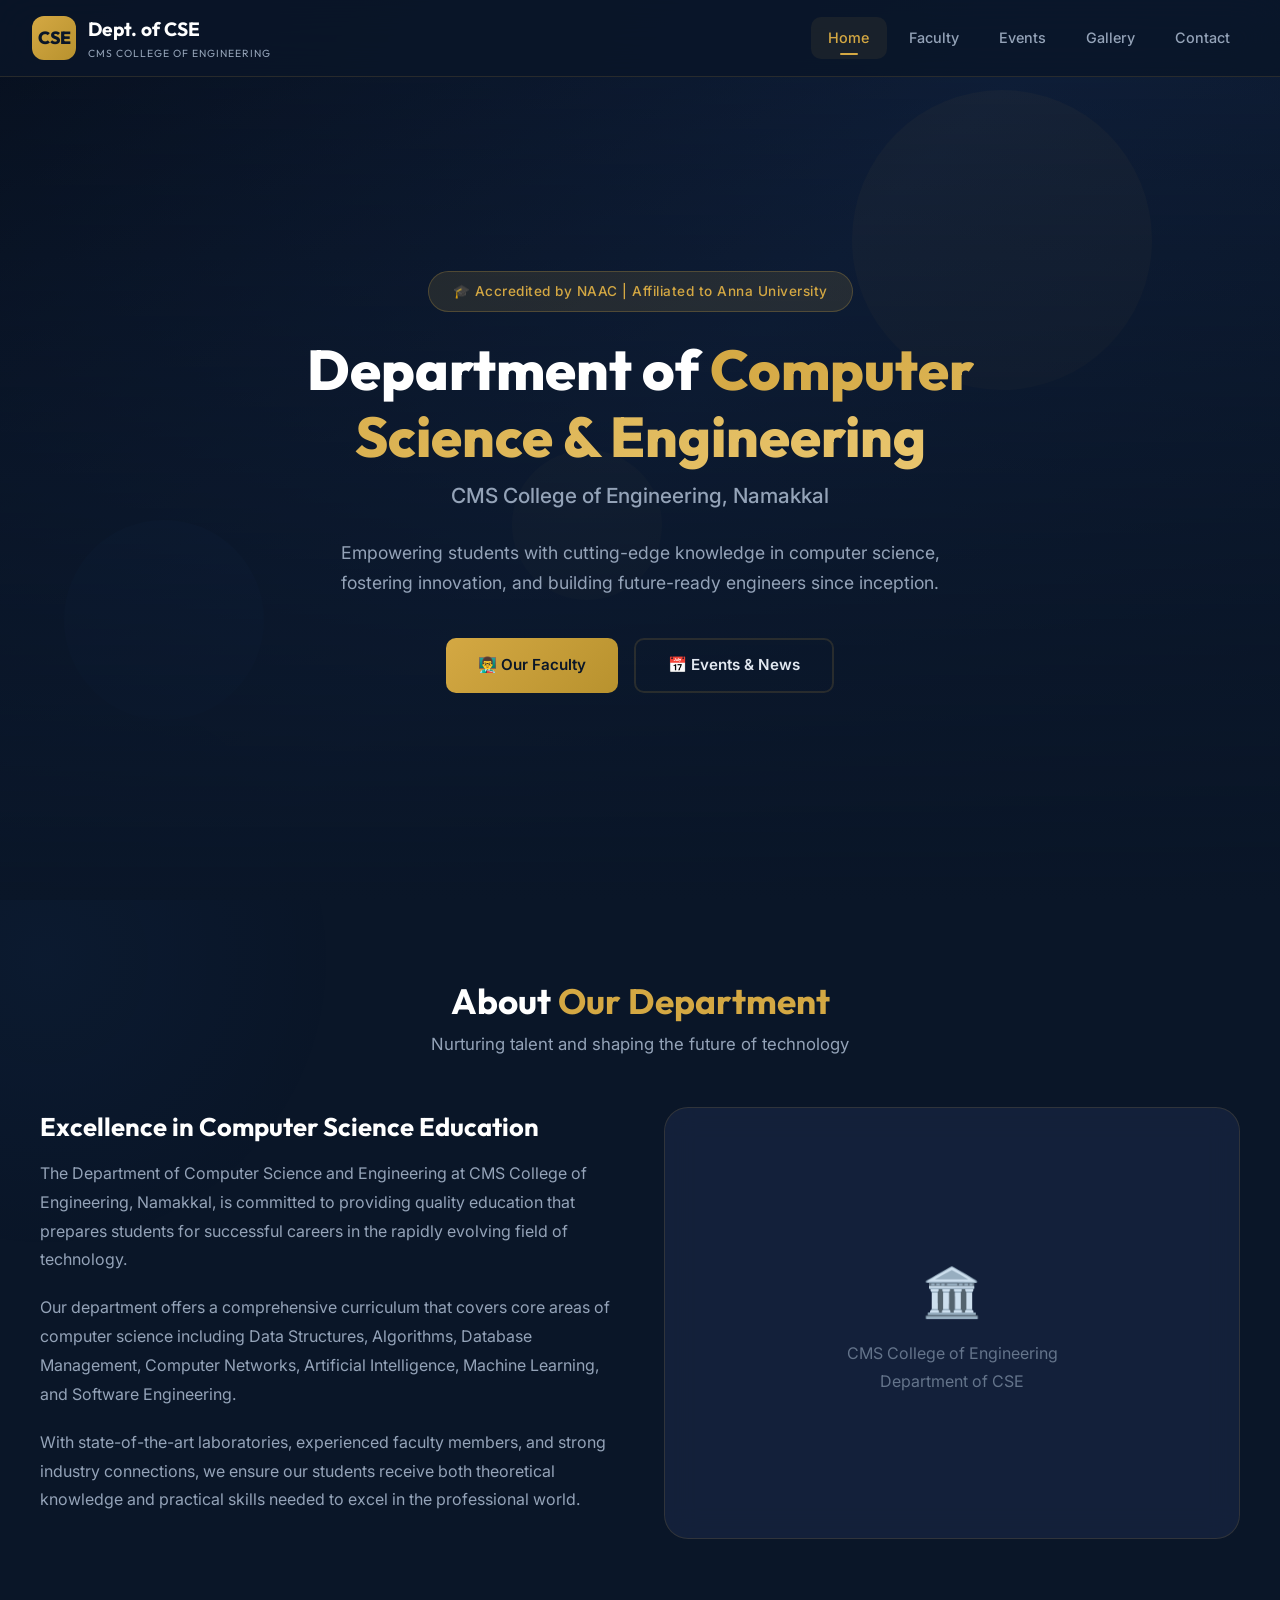
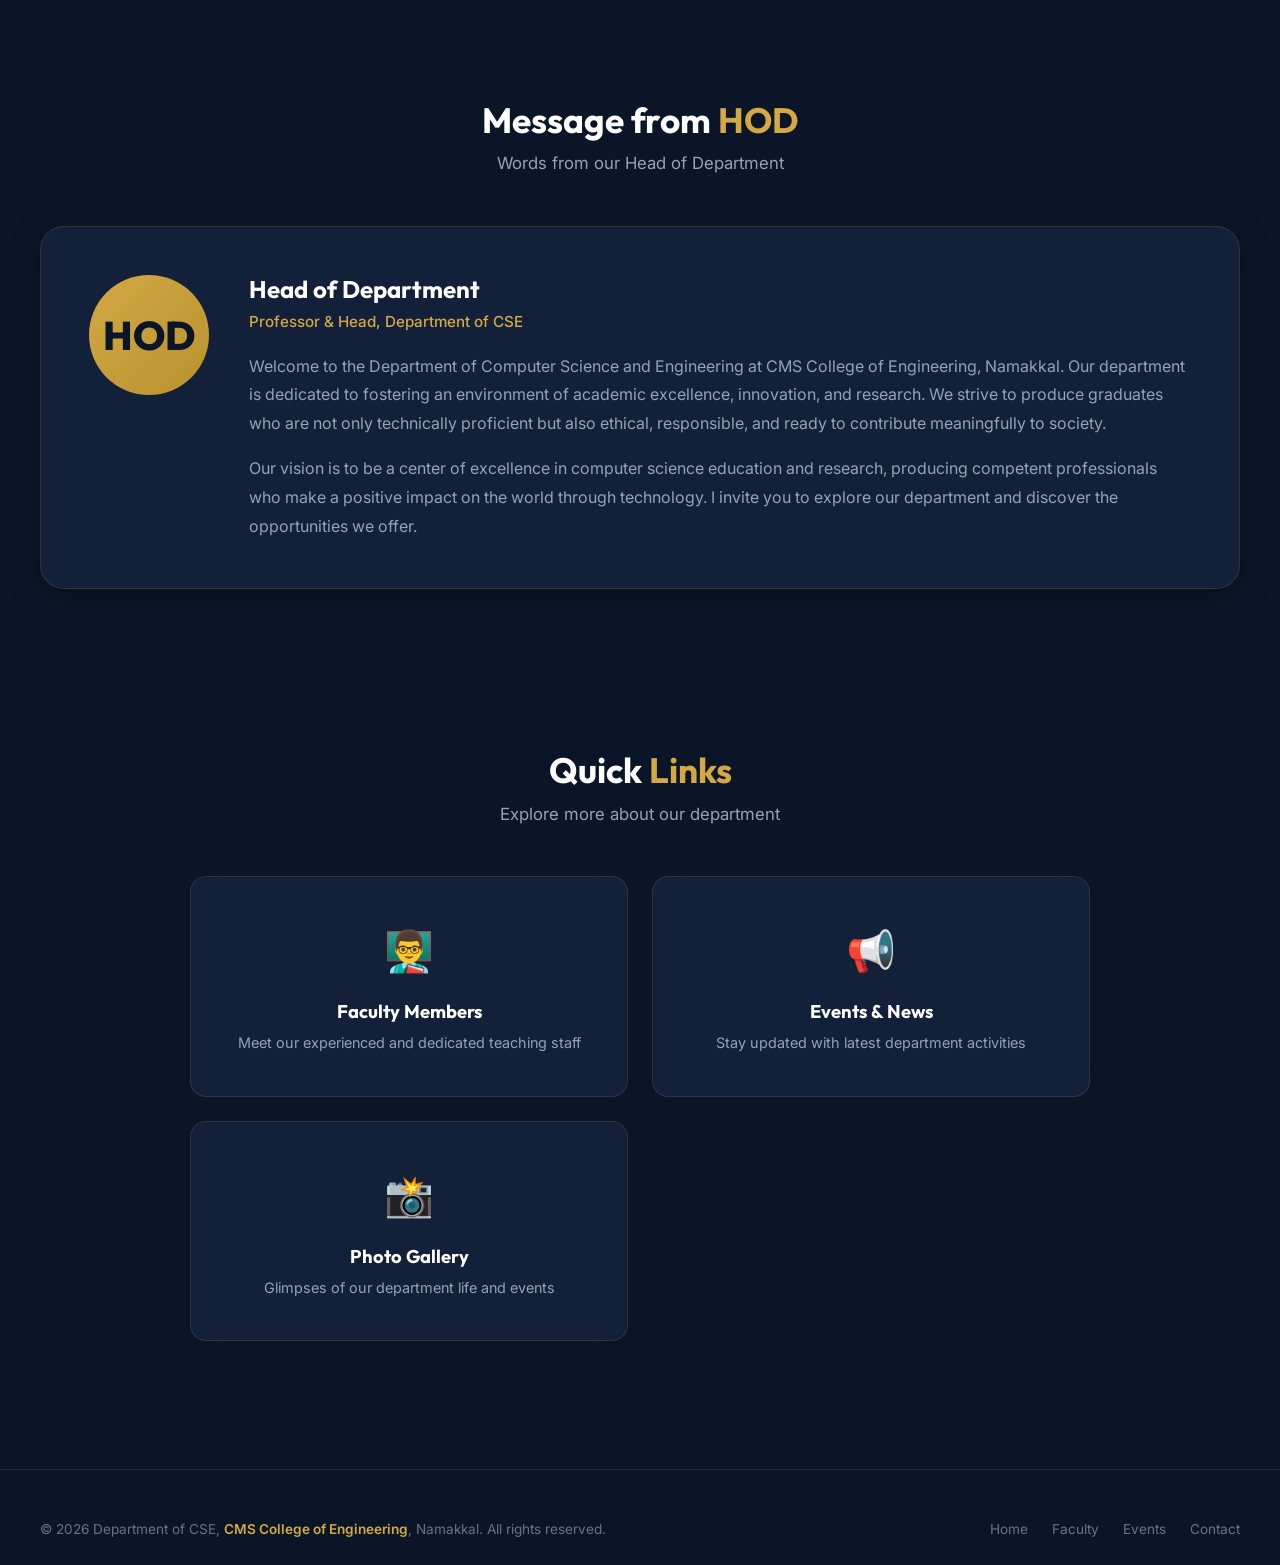
==== index.html @ 15ce83ad "Initial commit: CSE Department Website - CMS College of Engineering, Namakkal" ====
<!DOCTYPE html>
<html lang="en">
<head>
  <meta charset="UTF-8">
  <meta name="viewport" content="width=device-width, initial-scale=1.0">
  <title>Department of CSE – CMS College of Engineering, Namakkal</title>
  <meta name="description" content="Department of Computer Science and Engineering at CMS College of Engineering, Namakkal. Offering quality education, research and innovation in CSE.">
  <link rel="stylesheet" href="css/style.css">
</head>
<body>

  <!-- Navbar -->
  <nav class="navbar" id="navbar">
    <div class="nav-container">
      <a href="index.html" class="nav-logo">
        <div class="nav-logo-icon">CSE</div>
        <div class="nav-logo-text">
          Dept. of CSE
          <small>CMS College of Engineering</small>
        </div>
      </a>
      <div class="nav-links" id="navLinks">
        <a href="index.html" class="active">Home</a>
        <a href="faculty.html">Faculty</a>
        <a href="events.html">Events</a>
        <a href="gallery.html">Gallery</a>
        <a href="contact.html">Contact</a>

      </div>
      <button class="nav-toggle" id="navToggle" aria-label="Toggle menu">
        <span></span><span></span><span></span>
      </button>
    </div>
  </nav>

  <!-- Hero Section -->
  <section class="hero">
    <div class="hero-bg">
      <div class="floating-shape shape-1"></div>
      <div class="floating-shape shape-2"></div>
      <div class="floating-shape shape-3"></div>
    </div>
    <div class="hero-content">
      <div class="hero-badge">🎓 Accredited by NAAC | Affiliated to Anna University</div>
      <h1>Department of <span class="highlight">Computer Science &amp; Engineering</span></h1>
      <p class="college-name">CMS College of Engineering, Namakkal</p>
      <p>Empowering students with cutting-edge knowledge in computer science, fostering innovation, and building future-ready engineers since inception.</p>
      <div class="hero-buttons">
        <a href="faculty.html" class="btn btn-primary">👨‍🏫 Our Faculty</a>
        <a href="events.html" class="btn btn-outline">📅 Events &amp; News</a>
      </div>
    </div>
  </section>


  <!-- About Section -->
  <section class="section" id="about">
    <div class="section-container">
      <h2 class="section-title">About <span>Our Department</span></h2>
      <p class="section-subtitle">Nurturing talent and shaping the future of technology</p>
      <div class="about-grid">
        <div class="about-content">
          <h3>Excellence in Computer Science Education</h3>
          <p>The Department of Computer Science and Engineering at CMS College of Engineering, Namakkal, is committed to providing quality education that prepares students for successful careers in the rapidly evolving field of technology.</p>
          <p>Our department offers a comprehensive curriculum that covers core areas of computer science including Data Structures, Algorithms, Database Management, Computer Networks, Artificial Intelligence, Machine Learning, and Software Engineering.</p>
          <p>With state-of-the-art laboratories, experienced faculty members, and strong industry connections, we ensure our students receive both theoretical knowledge and practical skills needed to excel in the professional world.</p>
        </div>
        <div class="about-image">
          <div class="about-placeholder">
            <div class="icon">🏛️</div>
            <p>CMS College of Engineering<br>Department of CSE</p>
          </div>
        </div>
      </div>
    </div>
  </section>

  <!-- HOD Message -->
  <section class="section">
    <div class="section-container">
      <h2 class="section-title">Message from <span>HOD</span></h2>
      <p class="section-subtitle">Words from our Head of Department</p>
      <div class="hod-card">
        <div class="hod-avatar">HOD</div>
        <div class="hod-content">
          <h3>Head of Department</h3>
          <p class="designation">Professor & Head, Department of CSE</p>
          <p>Welcome to the Department of Computer Science and Engineering at CMS College of Engineering, Namakkal. Our department is dedicated to fostering an environment of academic excellence, innovation, and research. We strive to produce graduates who are not only technically proficient but also ethical, responsible, and ready to contribute meaningfully to society.</p>
          <p style="margin-top:1rem;">Our vision is to be a center of excellence in computer science education and research, producing competent professionals who make a positive impact on the world through technology. I invite you to explore our department and discover the opportunities we offer.</p>
        </div>
      </div>
    </div>
  </section>

  <!-- Quick Links -->
  <section class="section">
    <div class="section-container">
      <h2 class="section-title">Quick <span>Links</span></h2>
      <p class="section-subtitle">Explore more about our department</p>
      <div class="cards-grid" style="max-width:900px; margin:0 auto;">
        <a href="faculty.html" class="card" style="cursor:pointer;">
          <div class="card-body" style="text-align:center; padding:2.5rem;">
            <div style="font-size:2.5rem; margin-bottom:1rem;">👨‍🏫</div>
            <h3>Faculty Members</h3>
            <p style="margin-top:0.5rem;">Meet our experienced and dedicated teaching staff</p>
          </div>
        </a>
        <a href="events.html" class="card" style="cursor:pointer;">
          <div class="card-body" style="text-align:center; padding:2.5rem;">
            <div style="font-size:2.5rem; margin-bottom:1rem;">📢</div>
            <h3>Events &amp; News</h3>
            <p style="margin-top:0.5rem;">Stay updated with latest department activities</p>
          </div>
        </a>
        <a href="gallery.html" class="card" style="cursor:pointer;">
          <div class="card-body" style="text-align:center; padding:2.5rem;">
            <div style="font-size:2.5rem; margin-bottom:1rem;">📸</div>
            <h3>Photo Gallery</h3>
            <p style="margin-top:0.5rem;">Glimpses of our department life and events</p>
          </div>
        </a>
      </div>
    </div>
  </section>

  <!-- Footer -->
  <footer class="footer">
    <div class="footer-content">
      <div class="footer-text">
        © 2026 Department of CSE, <span>CMS College of Engineering</span>, Namakkal. All rights reserved.
      </div>
      <div class="footer-links">
        <a href="index.html">Home</a>
        <a href="faculty.html">Faculty</a>
        <a href="events.html">Events</a>
        <a href="contact.html">Contact</a>
      </div>
    </div>
  </footer>

  <script src="js/app.js"></script>
</body>
</html>
---- css/style.css ----
/* ========================================
   CSE Department Website - CMS College of Engineering, Namakkal
   Design System & Shared Styles
   ======================================== */

@import url('https://fonts.googleapis.com/css2?family=Inter:wght@300;400;500;600;700;800;900&family=Outfit:wght@400;500;600;700;800&display=swap');

/* ── CSS Variables ── */
:root {
  --primary: #0a1628;
  --primary-light: #112240;
  --primary-dark: #060d1a;
  --accent: #d4a843;
  --accent-light: #e8c56d;
  --accent-dark: #b8922e;
  --surface: #1a2744;
  --surface-light: #233456;
  --text-primary: #e2e8f0;
  --text-secondary: #94a3b8;
  --text-muted: #64748b;
  --white: #ffffff;
  --danger: #ef4444;
  --success: #22c55e;
  --info: #3b82f6;
  --glass-bg: rgba(26, 39, 68, 0.65);
  --glass-border: rgba(212, 168, 67, 0.15);
  --glass-shadow: 0 8px 32px rgba(0, 0, 0, 0.3);
  --radius: 16px;
  --radius-sm: 10px;
  --radius-lg: 24px;
  --transition: 0.3s cubic-bezier(0.4, 0, 0.2, 1);
  --font-body: 'Inter', sans-serif;
  --font-heading: 'Outfit', sans-serif;
}

/* ── Reset ── */
*, *::before, *::after {
  margin: 0;
  padding: 0;
  box-sizing: border-box;
}

html {
  scroll-behavior: smooth;
}

body {
  font-family: var(--font-body);
  background: var(--primary);
  color: var(--text-primary);
  line-height: 1.7;
  min-height: 100vh;
  overflow-x: hidden;
}

a {
  text-decoration: none;
  color: inherit;
  transition: color var(--transition);
}

img {
  max-width: 100%;
  display: block;
}

ul {
  list-style: none;
}

button, input, textarea, select {
  font-family: inherit;
  font-size: inherit;
  border: none;
  outline: none;
}

/* ── Background Decoration ── */
body::before {
  content: '';
  position: fixed;
  top: -50%;
  right: -30%;
  width: 800px;
  height: 800px;
  background: radial-gradient(circle, rgba(212, 168, 67, 0.06) 0%, transparent 70%);
  border-radius: 50%;
  z-index: 0;
  pointer-events: none;
}
body::after {
  content: '';
  position: fixed;
  bottom: -40%;
  left: -20%;
  width: 600px;
  height: 600px;
  background: radial-gradient(circle, rgba(59, 130, 246, 0.04) 0%, transparent 70%);
  border-radius: 50%;
  z-index: 0;
  pointer-events: none;
}

/* ── Typography ── */
h1, h2, h3, h4, h5 {
  font-family: var(--font-heading);
  font-weight: 700;
  line-height: 1.2;
}

.section-title {
  font-size: 2.2rem;
  text-align: center;
  margin-bottom: 0.5rem;
  color: var(--white);
}

.section-title span {
  color: var(--accent);
}

.section-subtitle {
  text-align: center;
  color: var(--text-secondary);
  margin-bottom: 3rem;
  font-size: 1.05rem;
}

/* ── Navbar ── */
.navbar {
  position: fixed;
  top: 0;
  left: 0;
  width: 100%;
  z-index: 1000;
  padding: 0.8rem 0;
  background: rgba(10, 22, 40, 0.85);
  backdrop-filter: blur(20px);
  -webkit-backdrop-filter: blur(20px);
  border-bottom: 1px solid var(--glass-border);
  transition: all var(--transition);
}

.navbar.scrolled {
  padding: 0.5rem 0;
  background: rgba(10, 22, 40, 0.95);
}

.nav-container {
  max-width: 1280px;
  margin: 0 auto;
  padding: 0 2rem;
  display: flex;
  align-items: center;
  justify-content: space-between;
}

.nav-logo {
  display: flex;
  align-items: center;
  gap: 0.75rem;
}

.nav-logo-icon {
  width: 44px;
  height: 44px;
  background: linear-gradient(135deg, var(--accent), var(--accent-dark));
  border-radius: 12px;
  display: flex;
  align-items: center;
  justify-content: center;
  font-weight: 800;
  font-size: 1.1rem;
  color: var(--primary);
  font-family: var(--font-heading);
}

.nav-logo-text {
  font-family: var(--font-heading);
  font-weight: 700;
  font-size: 1.2rem;
  color: var(--white);
}

.nav-logo-text small {
  display: block;
  font-size: 0.65rem;
  font-weight: 400;
  color: var(--text-secondary);
  letter-spacing: 1px;
  text-transform: uppercase;
}

.nav-links {
  display: flex;
  align-items: center;
  gap: 0.3rem;
}

.nav-links a {
  padding: 0.55rem 1.1rem;
  border-radius: var(--radius-sm);
  font-size: 0.9rem;
  font-weight: 500;
  color: var(--text-secondary);
  transition: all var(--transition);
  position: relative;
}

.nav-links a:hover,
.nav-links a.active {
  color: var(--accent);
  background: rgba(212, 168, 67, 0.08);
}

.nav-links a.active::after {
  content: '';
  position: absolute;
  bottom: 4px;
  left: 50%;
  transform: translateX(-50%);
  width: 18px;
  height: 2.5px;
  background: var(--accent);
  border-radius: 2px;
}

.nav-admin-btn {
  padding: 0.55rem 1.3rem !important;
  background: linear-gradient(135deg, var(--accent), var(--accent-dark)) !important;
  color: var(--primary) !important;
  font-weight: 600 !important;
  border-radius: var(--radius-sm) !important;
}

.nav-admin-btn:hover {
  transform: translateY(-1px);
  box-shadow: 0 4px 20px rgba(212, 168, 67, 0.3);
}

/* Mobile Menu */
.nav-toggle {
  display: none;
  flex-direction: column;
  gap: 5px;
  cursor: pointer;
  background: none;
  border: none;
  padding: 5px;
}

.nav-toggle span {
  width: 24px;
  height: 2.5px;
  background: var(--text-primary);
  border-radius: 2px;
  transition: all var(--transition);
}

/* ── Hero Section ── */
.hero {
  min-height: 100vh;
  display: flex;
  align-items: center;
  justify-content: center;
  position: relative;
  padding: 8rem 2rem 4rem;
  overflow: hidden;
}

.hero::before {
  content: '';
  position: absolute;
  top: 0;
  left: 0;
  width: 100%;
  height: 100%;
  background: linear-gradient(180deg, 
    rgba(10, 22, 40, 0.3) 0%, 
    var(--primary) 100%);
  z-index: 1;
}

.hero-bg {
  position: absolute;
  top: 0;
  left: 0;
  width: 100%;
  height: 100%;
  background: linear-gradient(135deg, var(--primary-dark) 0%, var(--primary-light) 50%, var(--primary) 100%);
}

.hero-bg .floating-shape {
  position: absolute;
  border-radius: 50%;
  opacity: 0.06;
  animation: float 8s ease-in-out infinite;
}

.hero-bg .shape-1 {
  width: 300px; height: 300px;
  background: var(--accent);
  top: 10%; right: 10%;
  animation-delay: 0s;
}

.hero-bg .shape-2 {
  width: 200px; height: 200px;
  background: var(--info);
  bottom: 20%; left: 5%;
  animation-delay: 2s;
}

.hero-bg .shape-3 {
  width: 150px; height: 150px;
  background: var(--accent-light);
  top: 50%; left: 40%;
  animation-delay: 4s;
}

@keyframes float {
  0%, 100% { transform: translateY(0) rotate(0deg); }
  50% { transform: translateY(-30px) rotate(5deg); }
}

.hero-content {
  position: relative;
  z-index: 2;
  text-align: center;
  max-width: 800px;
}

.hero-badge {
  display: inline-block;
  padding: 0.5rem 1.5rem;
  background: rgba(212, 168, 67, 0.12);
  border: 1px solid rgba(212, 168, 67, 0.25);
  border-radius: 50px;
  font-size: 0.85rem;
  font-weight: 500;
  color: var(--accent);
  margin-bottom: 1.5rem;
  letter-spacing: 0.5px;
  animation: fadeInUp 0.8s ease;
}

.hero h1 {
  font-size: 3.5rem;
  font-weight: 800;
  color: var(--white);
  margin-bottom: 0.5rem;
  animation: fadeInUp 0.8s ease 0.1s both;
}

.hero h1 .highlight {
  background: linear-gradient(135deg, var(--accent), var(--accent-light));
  -webkit-background-clip: text;
  -webkit-text-fill-color: transparent;
  background-clip: text;
}

.hero .college-name {
  font-size: 1.3rem;
  font-weight: 500;
  color: var(--text-secondary);
  margin-bottom: 1.5rem;
  animation: fadeInUp 0.8s ease 0.2s both;
}

.hero p {
  font-size: 1.1rem;
  color: var(--text-secondary);
  max-width: 600px;
  margin: 0 auto 2.5rem;
  animation: fadeInUp 0.8s ease 0.3s both;
}

.hero-buttons {
  display: flex;
  gap: 1rem;
  justify-content: center;
  animation: fadeInUp 0.8s ease 0.4s both;
}

@keyframes fadeInUp {
  from { opacity: 0; transform: translateY(30px); }
  to { opacity: 1; transform: translateY(0); }
}

/* ── Buttons ── */
.btn {
  display: inline-flex;
  align-items: center;
  gap: 0.5rem;
  padding: 0.8rem 2rem;
  border-radius: var(--radius-sm);
  font-weight: 600;
  font-size: 0.95rem;
  cursor: pointer;
  transition: all var(--transition);
  border: none;
}

.btn-primary {
  background: linear-gradient(135deg, var(--accent), var(--accent-dark));
  color: var(--primary);
}

.btn-primary:hover {
  transform: translateY(-2px);
  box-shadow: 0 8px 30px rgba(212, 168, 67, 0.3);
}

.btn-outline {
  background: transparent;
  border: 2px solid var(--glass-border);
  color: var(--text-primary);
}

.btn-outline:hover {
  border-color: var(--accent);
  color: var(--accent);
  transform: translateY(-2px);
}

.btn-danger {
  background: linear-gradient(135deg, #ef4444, #dc2626);
  color: var(--white);
}

.btn-danger:hover {
  box-shadow: 0 5px 20px rgba(239, 68, 68, 0.3);
  transform: translateY(-2px);
}

.btn-sm {
  padding: 0.5rem 1.2rem;
  font-size: 0.85rem;
}

/* ── Stats Section ── */
.stats {
  padding: 4rem 2rem;
  position: relative;
  z-index: 2;
}

.stats-grid {
  max-width: 1100px;
  margin: 0 auto;
  display: grid;
  grid-template-columns: repeat(4, 1fr);
  gap: 1.5rem;
}

.stat-card {
  background: var(--glass-bg);
  backdrop-filter: blur(15px);
  border: 1px solid var(--glass-border);
  border-radius: var(--radius);
  padding: 2rem;
  text-align: center;
  transition: all var(--transition);
}

.stat-card:hover {
  transform: translateY(-5px);
  border-color: rgba(212, 168, 67, 0.3);
  box-shadow: var(--glass-shadow);
}

.stat-number {
  font-family: var(--font-heading);
  font-size: 2.5rem;
  font-weight: 800;
  color: var(--accent);
  margin-bottom: 0.3rem;
}

.stat-label {
  font-size: 0.9rem;
  color: var(--text-secondary);
  font-weight: 500;
}

/* ── Section ── */
.section {
  padding: 5rem 2rem;
  position: relative;
  z-index: 2;
}

.section-container {
  max-width: 1200px;
  margin: 0 auto;
}

/* ── About Section ── */
.about-grid {
  display: grid;
  grid-template-columns: 1fr 1fr;
  gap: 3rem;
  align-items: center;
}

.about-content h3 {
  font-size: 1.6rem;
  color: var(--white);
  margin-bottom: 1rem;
}

.about-content p {
  color: var(--text-secondary);
  margin-bottom: 1.2rem;
  line-height: 1.8;
}

.about-image {
  background: var(--glass-bg);
  backdrop-filter: blur(15px);
  border: 1px solid var(--glass-border);
  border-radius: var(--radius-lg);
  overflow: hidden;
  aspect-ratio: 4/3;
  display: flex;
  align-items: center;
  justify-content: center;
}

.about-image img {
  width: 100%;
  height: 100%;
  object-fit: cover;
}

.about-placeholder {
  text-align: center;
  color: var(--text-muted);
  padding: 2rem;
}

.about-placeholder .icon {
  font-size: 3rem;
  margin-bottom: 0.5rem;
}

/* ── HOD Message ── */
.hod-card {
  background: var(--glass-bg);
  backdrop-filter: blur(15px);
  border: 1px solid var(--glass-border);
  border-radius: var(--radius-lg);
  padding: 3rem;
  display: flex;
  gap: 2.5rem;
  align-items: flex-start;
  box-shadow: var(--glass-shadow);
}

.hod-avatar {
  width: 120px;
  height: 120px;
  border-radius: 50%;
  background: linear-gradient(135deg, var(--accent), var(--accent-dark));
  flex-shrink: 0;
  display: flex;
  align-items: center;
  justify-content: center;
  font-family: var(--font-heading);
  font-size: 2.5rem;
  font-weight: 800;
  color: var(--primary);
}

.hod-content h3 {
  font-size: 1.5rem;
  color: var(--white);
  margin-bottom: 0.3rem;
}

.hod-content .designation {
  color: var(--accent);
  font-weight: 500;
  margin-bottom: 1rem;
  font-size: 0.95rem;
}

.hod-content p {
  color: var(--text-secondary);
  line-height: 1.8;
}

/* ── Cards Grid ── */
.cards-grid {
  display: grid;
  grid-template-columns: repeat(auto-fill, minmax(300px, 1fr));
  gap: 1.5rem;
}

.card {
  background: var(--glass-bg);
  backdrop-filter: blur(15px);
  border: 1px solid var(--glass-border);
  border-radius: var(--radius);
  overflow: hidden;
  transition: all var(--transition);
}

.card:hover {
  transform: translateY(-5px);
  border-color: rgba(212, 168, 67, 0.3);
  box-shadow: var(--glass-shadow);
}

.card-image {
  width: 100%;
  height: 200px;
  object-fit: cover;
}

.card-body {
  padding: 1.5rem;
}

.card-body h3 {
  font-size: 1.15rem;
  color: var(--white);
  margin-bottom: 0.3rem;
}

.card-body .card-subtitle {
  color: var(--accent);
  font-size: 0.85rem;
  font-weight: 500;
  margin-bottom: 0.5rem;
}

.card-body p {
  color: var(--text-secondary);
  font-size: 0.9rem;
  line-height: 1.7;
}

.card-meta {
  display: flex;
  align-items: center;
  gap: 0.5rem;
  padding: 1rem 1.5rem;
  border-top: 1px solid var(--glass-border);
  color: var(--text-muted);
  font-size: 0.82rem;
}

/* Faculty Card */
.faculty-card .card-body {
  text-align: center;
}

.faculty-avatar {
  width: 90px;
  height: 90px;
  border-radius: 50%;
  background: linear-gradient(135deg, var(--surface-light), var(--surface));
  margin: 0 auto 1rem;
  display: flex;
  align-items: center;
  justify-content: center;
  font-size: 2rem;
  font-weight: 700;
  color: var(--accent);
  font-family: var(--font-heading);
  border: 2px solid var(--glass-border);
}

.faculty-card .card-body .qualification {
  font-size: 0.82rem;
  color: var(--text-muted);
  margin-top: 0.5rem;
}

/* ── Gallery Grid ── */
.gallery-grid {
  display: grid;
  grid-template-columns: repeat(auto-fill, minmax(280px, 1fr));
  gap: 1rem;
}

.gallery-item {
  border-radius: var(--radius);
  overflow: hidden;
  aspect-ratio: 4/3;
  cursor: pointer;
  position: relative;
  transition: all var(--transition);
}

.gallery-item:hover {
  transform: scale(1.03);
  box-shadow: var(--glass-shadow);
}

.gallery-item img {
  width: 100%;
  height: 100%;
  object-fit: cover;
  transition: transform var(--transition);
}

.gallery-item:hover img {
  transform: scale(1.08);
}

.gallery-item .overlay {
  position: absolute;
  bottom: 0;
  left: 0;
  right: 0;
  padding: 1.5rem;
  background: linear-gradient(transparent, rgba(0,0,0,0.8));
  color: var(--white);
  font-size: 0.9rem;
  font-weight: 500;
  opacity: 0;
  transition: opacity var(--transition);
}

.gallery-item:hover .overlay {
  opacity: 1;
}

/* Lightbox */
.lightbox {
  position: fixed;
  top: 0;
  left: 0;
  width: 100%;
  height: 100%;
  background: rgba(0,0,0,0.9);
  z-index: 9999;
  display: none;
  align-items: center;
  justify-content: center;
}

.lightbox.active {
  display: flex;
}

.lightbox img {
  max-width: 90%;
  max-height: 90%;
  border-radius: var(--radius);
}

.lightbox-close {
  position: absolute;
  top: 2rem;
  right: 2rem;
  width: 45px;
  height: 45px;
  border-radius: 50%;
  background: rgba(255,255,255,0.1);
  border: none;
  color: var(--white);
  font-size: 1.5rem;
  cursor: pointer;
  display: flex;
  align-items: center;
  justify-content: center;
  transition: all var(--transition);
}

.lightbox-close:hover {
  background: rgba(255,255,255,0.2);
}

/* ── Contact ── */
.contact-grid {
  display: grid;
  grid-template-columns: 1fr 1fr;
  gap: 2.5rem;
}

.contact-info-card {
  background: var(--glass-bg);
  backdrop-filter: blur(15px);
  border: 1px solid var(--glass-border);
  border-radius: var(--radius);
  padding: 2rem;
}

.contact-item {
  display: flex;
  align-items: flex-start;
  gap: 1rem;
  margin-bottom: 1.5rem;
}

.contact-item:last-child {
  margin-bottom: 0;
}

.contact-icon {
  width: 48px;
  height: 48px;
  border-radius: 12px;
  background: rgba(212, 168, 67, 0.1);
  display: flex;
  align-items: center;
  justify-content: center;
  font-size: 1.2rem;
  color: var(--accent);
  flex-shrink: 0;
}

.contact-item h4 {
  font-size: 0.95rem;
  color: var(--white);
  margin-bottom: 0.2rem;
}

.contact-item p {
  color: var(--text-secondary);
  font-size: 0.9rem;
}

.contact-map {
  border-radius: var(--radius);
  overflow: hidden;
  border: 1px solid var(--glass-border);
  aspect-ratio: 1;
}

.contact-map iframe {
  width: 100%;
  height: 100%;
  border: none;
}

/* ── Footer ── */
.footer {
  padding: 3rem 2rem 1.5rem;
  border-top: 1px solid var(--glass-border);
  margin-top: 3rem;
  position: relative;
  z-index: 2;
}

.footer-content {
  max-width: 1200px;
  margin: 0 auto;
  display: flex;
  justify-content: space-between;
  align-items: center;
}

.footer-text {
  color: var(--text-muted);
  font-size: 0.85rem;
}

.footer-text span {
  color: var(--accent);
  font-weight: 600;
}

.footer-links {
  display: flex;
  gap: 1.5rem;
}

.footer-links a {
  color: var(--text-muted);
  font-size: 0.85rem;
}

.footer-links a:hover {
  color: var(--accent);
}

/* ── Admin Styles ── */
/* Login Page */
.login-wrapper {
  min-height: 100vh;
  display: flex;
  align-items: center;
  justify-content: center;
  padding: 2rem;
}

.login-card {
  background: var(--glass-bg);
  backdrop-filter: blur(20px);
  border: 1px solid var(--glass-border);
  border-radius: var(--radius-lg);
  padding: 3rem;
  width: 100%;
  max-width: 440px;
  box-shadow: var(--glass-shadow);
  animation: fadeInUp 0.6s ease;
}

.login-card h2 {
  text-align: center;
  font-size: 1.8rem;
  color: var(--white);
  margin-bottom: 0.3rem;
}

.login-card .subtitle {
  text-align: center;
  color: var(--text-secondary);
  margin-bottom: 2rem;
  font-size: 0.9rem;
}

/* Forms */
.form-group {
  margin-bottom: 1.5rem;
}

.form-group label {
  display: block;
  margin-bottom: 0.5rem;
  font-weight: 500;
  font-size: 0.9rem;
  color: var(--text-secondary);
}

.form-group input,
.form-group textarea,
.form-group select {
  width: 100%;
  padding: 0.85rem 1.2rem;
  background: var(--surface);
  border: 1.5px solid var(--glass-border);
  border-radius: var(--radius-sm);
  color: var(--text-primary);
  transition: all var(--transition);
}

.form-group input:focus,
.form-group textarea:focus,
.form-group select:focus {
  border-color: var(--accent);
  box-shadow: 0 0 0 3px rgba(212, 168, 67, 0.1);
}

.form-group textarea {
  min-height: 120px;
  resize: vertical;
}

.form-group input[type="file"] {
  padding: 0.6rem;
}

.form-error {
  color: var(--danger);
  font-size: 0.82rem;
  margin-top: 0.4rem;
  display: none;
}

.form-row {
  display: grid;
  grid-template-columns: 1fr 1fr;
  gap: 1rem;
}

/* Admin Layout */
.admin-layout {
  display: flex;
  min-height: 100vh;
}

.admin-sidebar {
  width: 260px;
  background: var(--primary-dark);
  border-right: 1px solid var(--glass-border);
  position: fixed;
  top: 0;
  left: 0;
  height: 100vh;
  padding: 2rem 0;
  display: flex;
  flex-direction: column;
  z-index: 100;
}

.sidebar-logo {
  padding: 0 1.5rem 2rem;
  border-bottom: 1px solid var(--glass-border);
  margin-bottom: 1.5rem;
}

.sidebar-logo h3 {
  font-size: 1.1rem;
  color: var(--white);
}

.sidebar-logo small {
  color: var(--text-muted);
  font-size: 0.75rem;
}

.sidebar-nav a {
  display: flex;
  align-items: center;
  gap: 0.8rem;
  padding: 0.85rem 1.5rem;
  color: var(--text-secondary);
  font-size: 0.9rem;
  font-weight: 500;
  transition: all var(--transition);
  border-left: 3px solid transparent;
}

.sidebar-nav a:hover {
  background: rgba(212, 168, 67, 0.05);
  color: var(--text-primary);
}

.sidebar-nav a.active {
  background: rgba(212, 168, 67, 0.08);
  color: var(--accent);
  border-left-color: var(--accent);
}

.sidebar-nav .nav-icon {
  width: 20px;
  text-align: center;
  font-size: 1rem;
}

.sidebar-footer {
  margin-top: auto;
  padding: 1rem 1.5rem;
  border-top: 1px solid var(--glass-border);
}

.sidebar-footer a {
  display: flex;
  align-items: center;
  gap: 0.8rem;
  color: var(--danger);
  font-size: 0.9rem;
  font-weight: 500;
}

.sidebar-footer a:hover {
  opacity: 0.8;
}

/* Admin Main */
.admin-main {
  flex: 1;
  margin-left: 260px;
  padding: 2rem 2.5rem;
}

.admin-header {
  display: flex;
  justify-content: space-between;
  align-items: center;
  margin-bottom: 2rem;
}

.admin-header h1 {
  font-size: 1.8rem;
  color: var(--white);
}

.admin-header p {
  color: var(--text-secondary);
  font-size: 0.9rem;
  margin-top: 0.2rem;
}

/* Dashboard Cards */
.dashboard-stats {
  display: grid;
  grid-template-columns: repeat(3, 1fr);
  gap: 1.5rem;
  margin-bottom: 2.5rem;
}

.dash-stat-card {
  background: var(--glass-bg);
  backdrop-filter: blur(15px);
  border: 1px solid var(--glass-border);
  border-radius: var(--radius);
  padding: 1.8rem;
  transition: all var(--transition);
}

.dash-stat-card:hover {
  border-color: rgba(212, 168, 67, 0.3);
  transform: translateY(-3px);
}

.dash-stat-card .icon {
  width: 50px;
  height: 50px;
  border-radius: 12px;
  display: flex;
  align-items: center;
  justify-content: center;
  font-size: 1.3rem;
  margin-bottom: 1rem;
}

.dash-stat-card .icon.faculty-icon {
  background: rgba(212, 168, 67, 0.12);
  color: var(--accent);
}

.dash-stat-card .icon.events-icon {
  background: rgba(59, 130, 246, 0.12);
  color: var(--info);
}

.dash-stat-card .icon.gallery-icon {
  background: rgba(34, 197, 94, 0.12);
  color: var(--success);
}

.dash-stat-card h3 {
  font-size: 2rem;
  color: var(--white);
  margin-bottom: 0.2rem;
}

.dash-stat-card p {
  color: var(--text-secondary);
  font-size: 0.85rem;
}

/* Data Table */
.data-table-wrapper {
  background: var(--glass-bg);
  backdrop-filter: blur(15px);
  border: 1px solid var(--glass-border);
  border-radius: var(--radius);
  overflow: hidden;
}

.data-table {
  width: 100%;
  border-collapse: collapse;
}

.data-table th {
  padding: 1rem 1.5rem;
  text-align: left;
  font-size: 0.82rem;
  font-weight: 600;
  color: var(--text-muted);
  text-transform: uppercase;
  letter-spacing: 0.5px;
  border-bottom: 1px solid var(--glass-border);
  background: rgba(0,0,0,0.15);
}

.data-table td {
  padding: 1rem 1.5rem;
  font-size: 0.9rem;
  color: var(--text-primary);
  border-bottom: 1px solid rgba(255,255,255,0.03);
}

.data-table tr:hover td {
  background: rgba(212, 168, 67, 0.03);
}

.data-table .actions {
  display: flex;
  gap: 0.5rem;
}

.data-table .actions button {
  padding: 0.4rem 0.8rem;
  border-radius: 6px;
  font-size: 0.8rem;
  font-weight: 500;
  cursor: pointer;
  transition: all var(--transition);
}

.data-table .actions .edit-btn {
  background: rgba(59, 130, 246, 0.12);
  color: var(--info);
  border: 1px solid rgba(59, 130, 246, 0.2);
}

.data-table .actions .edit-btn:hover {
  background: rgba(59, 130, 246, 0.2);
}

.data-table .actions .delete-btn {
  background: rgba(239, 68, 68, 0.12);
  color: var(--danger);
  border: 1px solid rgba(239, 68, 68, 0.2);
}

.data-table .actions .delete-btn:hover {
  background: rgba(239, 68, 68, 0.2);
}

/* Modal */
.modal-overlay {
  position: fixed;
  top: 0;
  left: 0;
  width: 100%;
  height: 100%;
  background: rgba(0,0,0,0.7);
  z-index: 9999;
  display: none;
  align-items: center;
  justify-content: center;
}

.modal-overlay.active {
  display: flex;
}

.modal {
  background: var(--primary-light);
  border: 1px solid var(--glass-border);
  border-radius: var(--radius-lg);
  padding: 2.5rem;
  width: 100%;
  max-width: 550px;
  max-height: 90vh;
  overflow-y: auto;
  animation: fadeInUp 0.3s ease;
}

.modal h2 {
  font-size: 1.5rem;
  color: var(--white);
  margin-bottom: 1.5rem;
}

.modal-actions {
  display: flex;
  gap: 1rem;
  justify-content: flex-end;
  margin-top: 1.5rem;
}

/* Empty State */
.empty-state {
  text-align: center;
  padding: 4rem 2rem;
  color: var(--text-muted);
}

.empty-state .icon {
  font-size: 3rem;
  margin-bottom: 1rem;
  opacity: 0.4;
}

.empty-state h3 {
  font-size: 1.2rem;
  color: var(--text-secondary);
  margin-bottom: 0.5rem;
}

.empty-state p {
  font-size: 0.9rem;
  max-width: 350px;
  margin: 0 auto;
}

/* Toast Notification */
.toast {
  position: fixed;
  top: 2rem;
  right: 2rem;
  padding: 1rem 1.5rem;
  background: var(--surface);
  border: 1px solid var(--glass-border);
  border-radius: var(--radius-sm);
  color: var(--text-primary);
  font-size: 0.9rem;
  font-weight: 500;
  z-index: 99999;
  transform: translateX(120%);
  transition: transform 0.4s cubic-bezier(0.4, 0, 0.2, 1);
  box-shadow: 0 10px 40px rgba(0,0,0,0.4);
}

.toast.show {
  transform: translateX(0);
}

.toast.success {
  border-left: 4px solid var(--success);
}

.toast.error {
  border-left: 4px solid var(--danger);
}

/* ── Responsive ── */
@media (max-width: 968px) {
  .nav-links {
    position: fixed;
    top: 0;
    right: -100%;
    width: 280px;
    height: 100vh;
    background: var(--primary-dark);
    flex-direction: column;
    padding: 5rem 2rem 2rem;
    transition: right var(--transition);
    border-left: 1px solid var(--glass-border);
  }

  .nav-links.open {
    right: 0;
  }

  .nav-toggle {
    display: flex;
  }

  .hero h1 {
    font-size: 2.5rem;
  }

  .stats-grid {
    grid-template-columns: repeat(2, 1fr);
  }

  .about-grid {
    grid-template-columns: 1fr;
  }

  .hod-card {
    flex-direction: column;
    align-items: center;
    text-align: center;
  }

  .contact-grid {
    grid-template-columns: 1fr;
  }

  .admin-sidebar {
    width: 220px;
  }

  .admin-main {
    margin-left: 220px;
  }

  .dashboard-stats {
    grid-template-columns: repeat(2, 1fr);
  }

  .form-row {
    grid-template-columns: 1fr;
  }
}

@media (max-width: 640px) {
  .stats-grid {
    grid-template-columns: 1fr 1fr;
  }

  .hero h1 {
    font-size: 2rem;
  }

  .hero-buttons {
    flex-direction: column;
    align-items: center;
  }

  .cards-grid {
    grid-template-columns: 1fr;
  }

  .gallery-grid {
    grid-template-columns: 1fr 1fr;
  }

  .footer-content {
    flex-direction: column;
    gap: 1rem;
    text-align: center;
  }

  .admin-sidebar {
    display: none;
  }

  .admin-main {
    margin-left: 0;
  }

  .dashboard-stats {
    grid-template-columns: 1fr;
  }

  .section-title {
    font-size: 1.7rem;
  }
}

/* Scrollbar */
::-webkit-scrollbar {
  width: 6px;
}

::-webkit-scrollbar-track {
  background: var(--primary);
}

::-webkit-scrollbar-thumb {
  background: var(--surface-light);
  border-radius: 10px;
}

::-webkit-scrollbar-thumb:hover {
  background: var(--accent-dark);
}

/* Page loader */
.page-loader {
  text-align: center;
  padding: 4rem;
  color: var(--text-muted);
}

.page-loader .spinner {
  width: 40px;
  height: 40px;
  border: 3px solid var(--glass-border);
  border-top-color: var(--accent);
  border-radius: 50%;
  animation: spin 0.8s linear infinite;
  margin: 0 auto 1rem;
}

@keyframes spin {
  to { transform: rotate(360deg); }
}
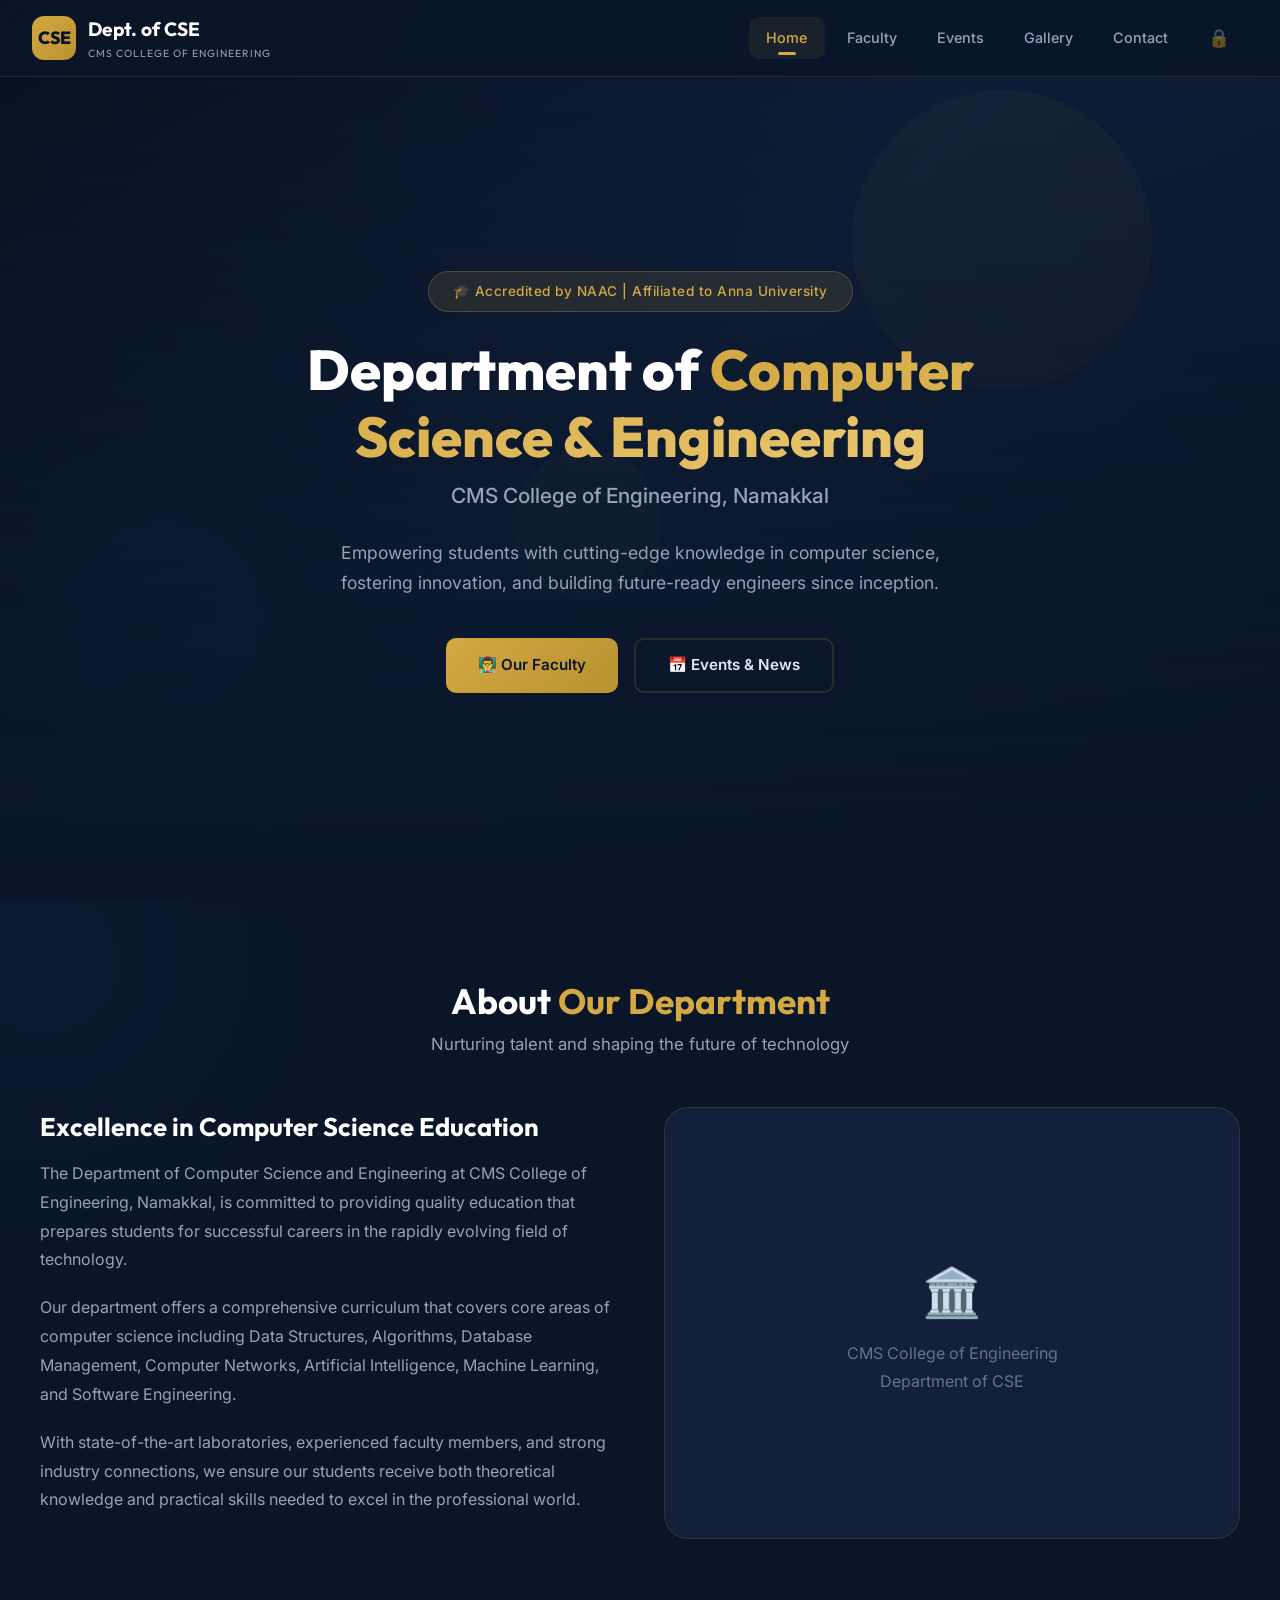
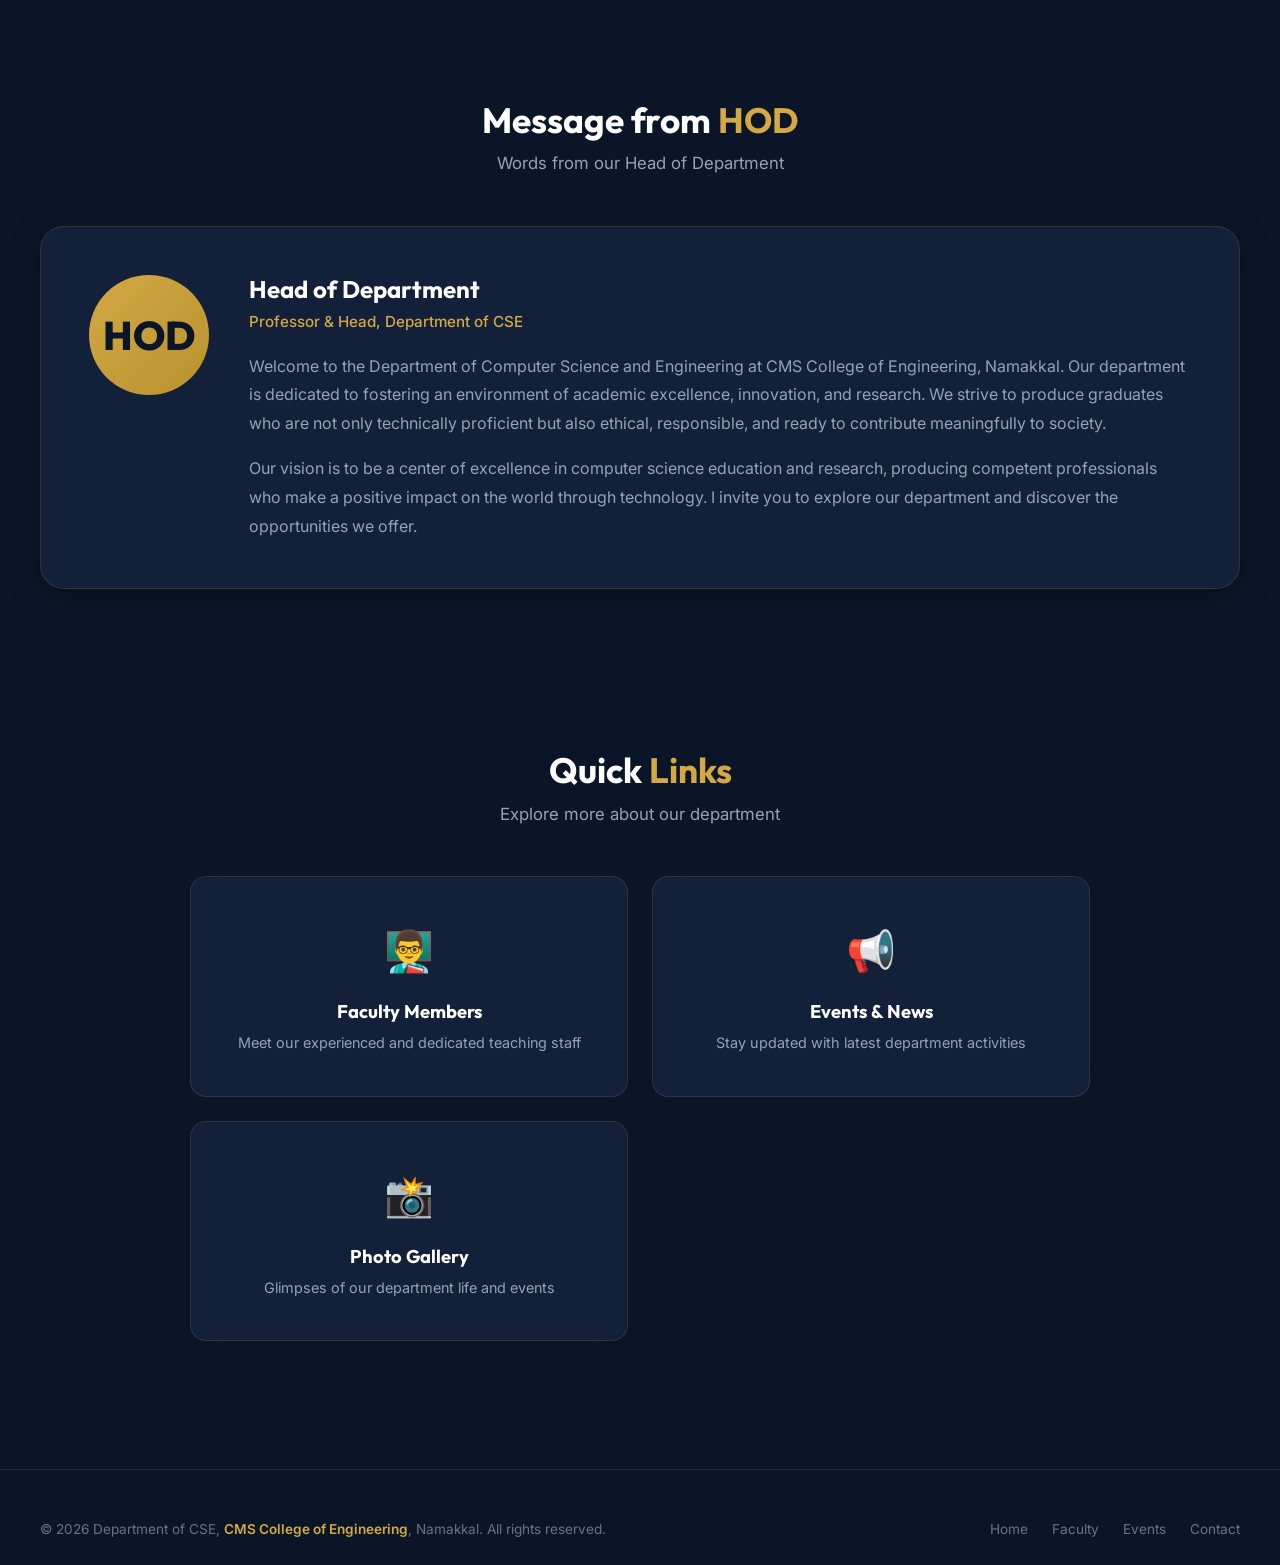
==== commit ab02bc9d: "Add subtle admin lock icon to navbar, remove stats section" ====
--- a/index.html
+++ b/index.html
@@ -25,7 +25,7 @@
         <a href="events.html">Events</a>
         <a href="gallery.html">Gallery</a>
         <a href="contact.html">Contact</a>
-
+        <a href="admin/login.html" title="Admin Login" style="font-size:1.1rem; opacity:0.4;">🔒</a>
       </div>
       <button class="nav-toggle" id="navToggle" aria-label="Toggle menu">
         <span></span><span></span><span></span>
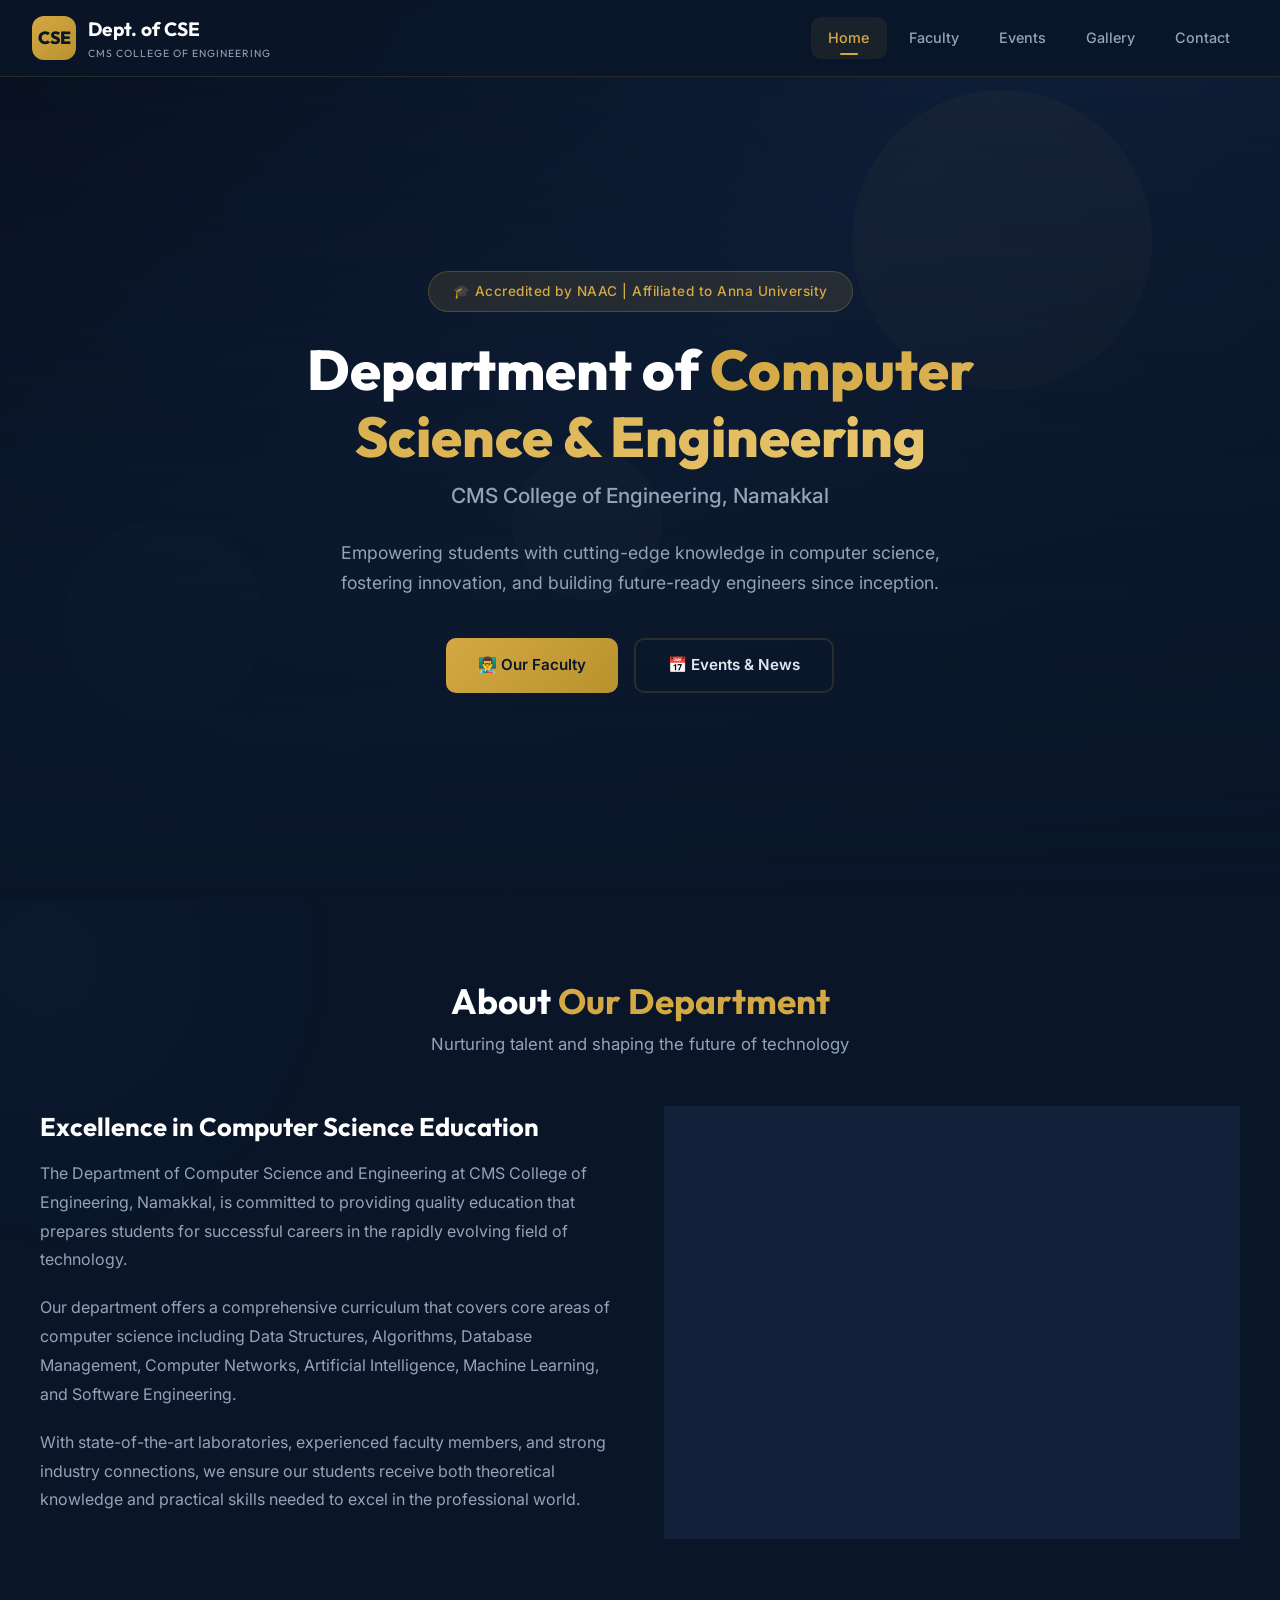
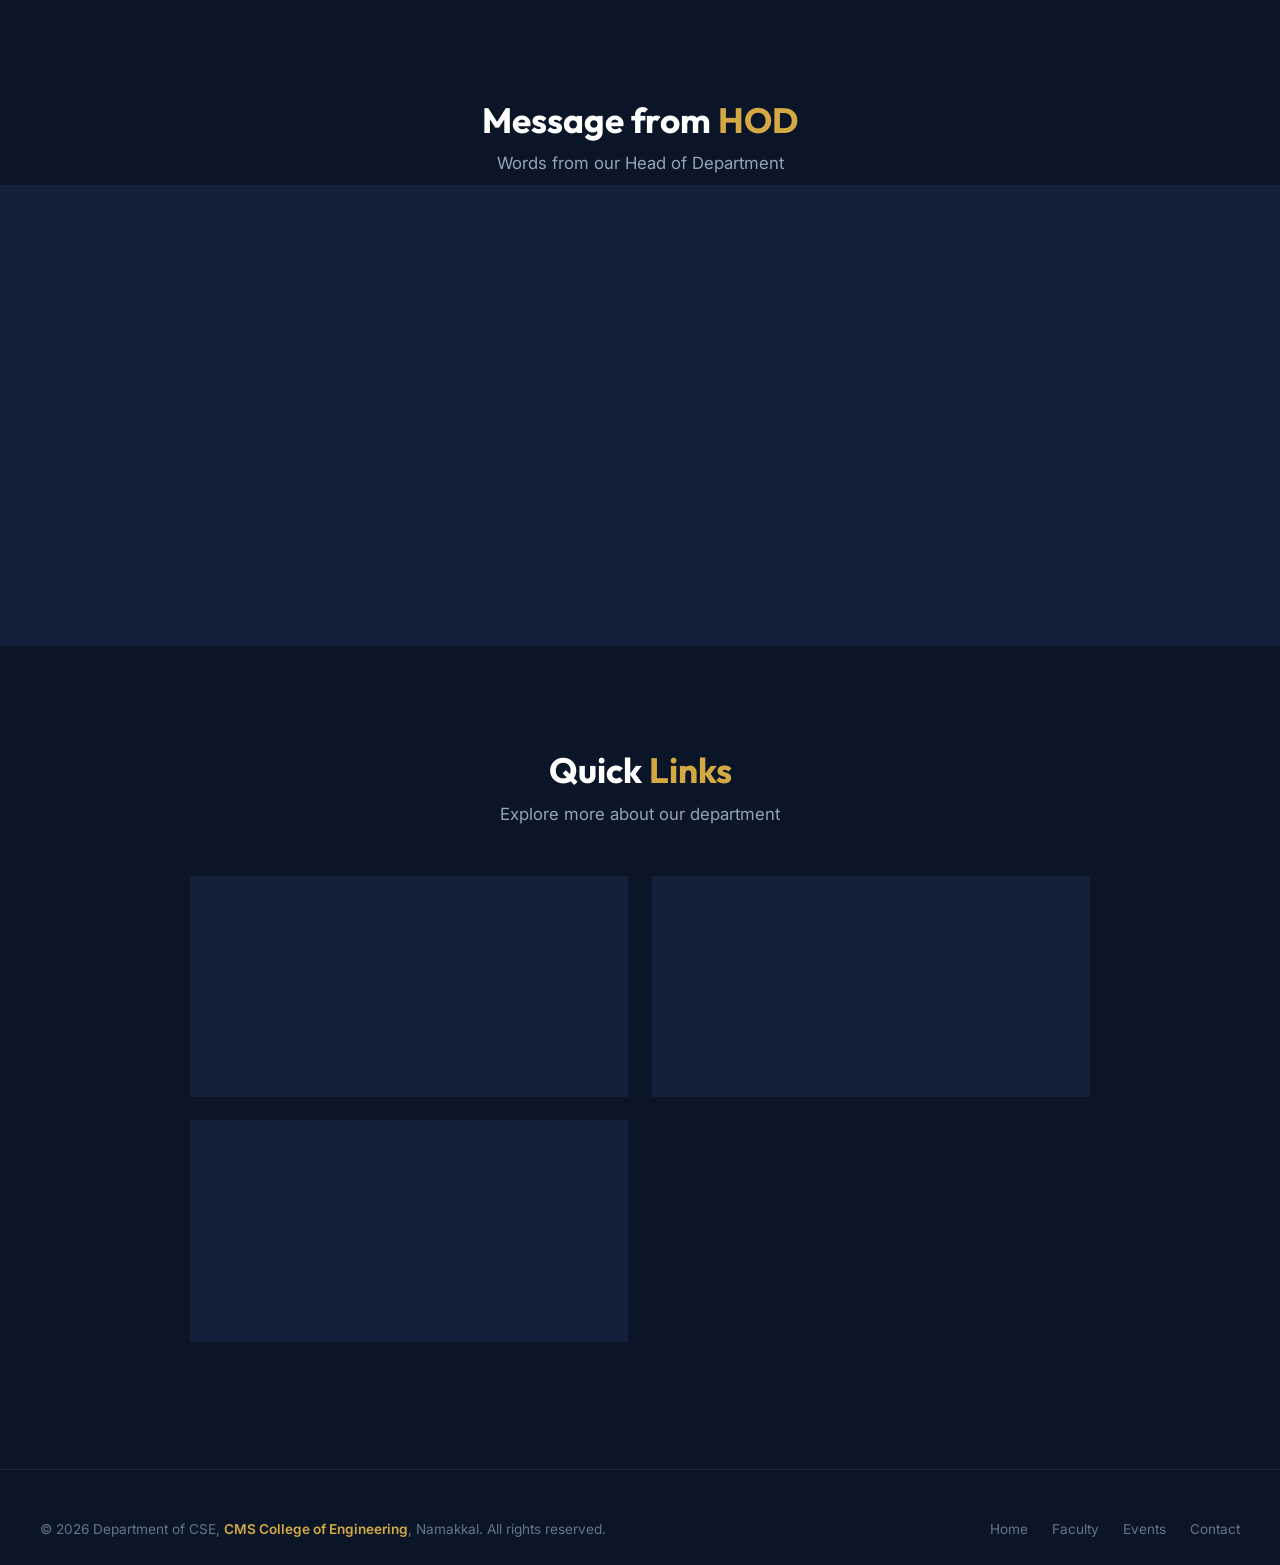
==== commit 4f56ab13: "Remove admin lock icon from user navbar" ====
--- a/index.html
+++ b/index.html
@@ -25,7 +25,7 @@
         <a href="events.html">Events</a>
         <a href="gallery.html">Gallery</a>
         <a href="contact.html">Contact</a>
-        <a href="admin/login.html" title="Admin Login" style="font-size:1.1rem; opacity:0.4;">🔒</a>
+
       </div>
       <button class="nav-toggle" id="navToggle" aria-label="Toggle menu">
         <span></span><span></span><span></span>
